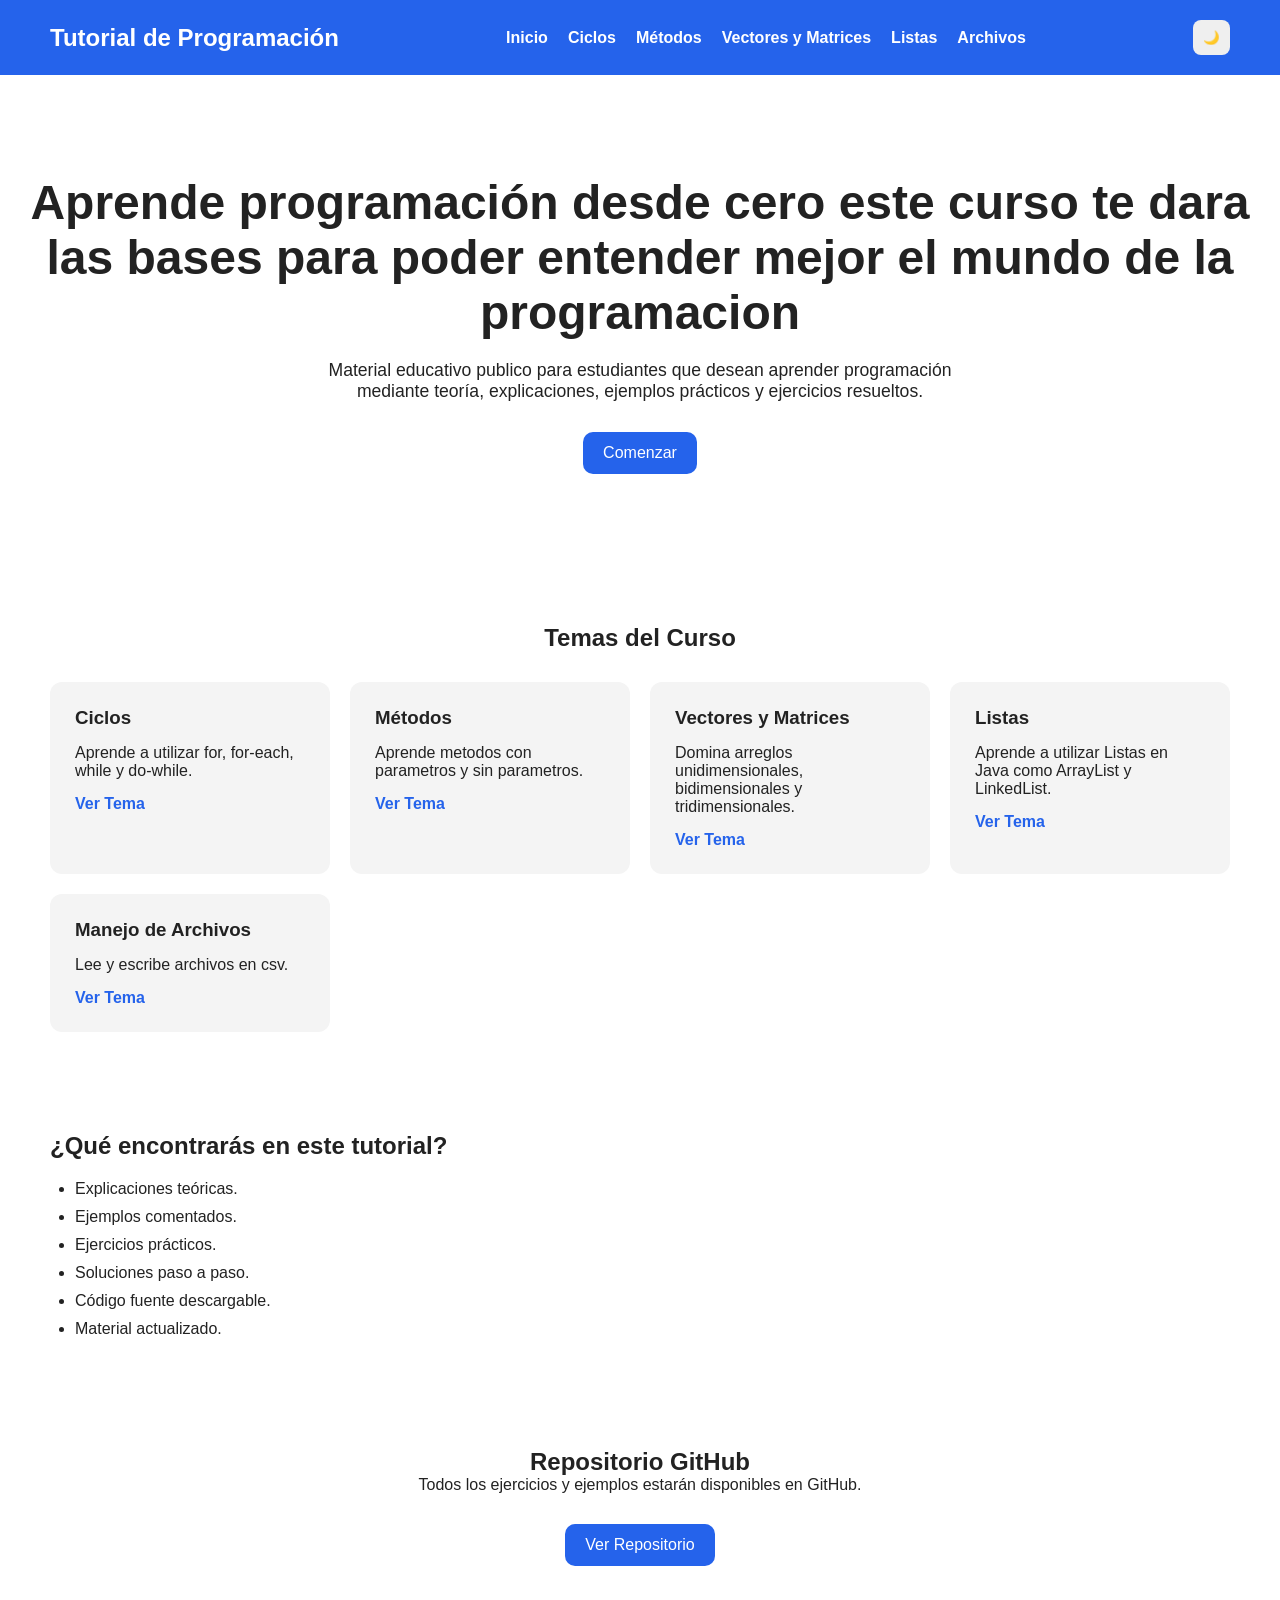
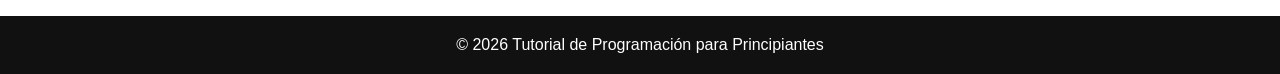
==== index.html @ 2eebce52 "Add files via upload" ====
<!DOCTYPE html>
<html lang="es">
<head>
    <meta charset="UTF-8">
    <meta name="viewport" content="width=device-width, initial-scale=1.0">
    <title>Tutorial de Programación para Principiantes</title>

    <link rel="stylesheet" href="css/style.css">
</head>
<body>

    <!-- ENCABEZADO -->
    <header>
        <div class="logo">
            <h1>Tutorial de Programación</h1>
        </div>

        <nav>
            <ul>
                <li><a href="index.html">Inicio</a></li>
                <li><a href="pages/ciclos.html">Ciclos</a></li>
                <li><a href="pages/metodos.html">Métodos</a></li>
                <li><a href="pages/vectores.html">Vectores y Matrices</a></li>
                <li><a href="pages/listas.html">Listas</a></li>
                <li><a href="pages/archivos.html">Archivos</a></li>
            </ul>
        </nav>

        <button id="darkModeBtn">🌙</button>
    </header>

    <!-- HERO -->
    <section class="hero">
        <h2>Aprende programación desde cero este curso te dara las bases para poder 
            entender mejor el mundo de la programacion</h2>

        <p>
            Material educativo publico para estudiantes que desean
            aprender programación mediante teoría, explicaciones, ejemplos prácticos
            y ejercicios resueltos.
        </p>

        <a href="#temas" class="btn">
            Comenzar
        </a>
    </section>

    <!-- TEMAS -->
    <section id="temas">

        <h2>Temas del Curso</h2>

        <div class="cards">

            <div class="card">
                <h3>Ciclos</h3>
                <p>
                    Aprende a utilizar for, for-each, while y do-while.
                </p>
                <a href="pages/ciclos.html">Ver Tema</a>
            </div>

            <div class="card">
                <h3>Métodos</h3>
                <p>
                    Aprende metodos con parametros y sin parametros.
                </p>
                <a href="pages/metodos.html">Ver Tema</a>
            </div>

            <div class="card">
                <h3>Vectores y Matrices</h3>
                <p>
                    Domina arreglos unidimensionales, bidimensionales y tridimensionales.
                </p>
                <a href="pages/vectores.html">Ver Tema</a>
            </div>

            <div class="card">
                <h3>Listas</h3>
                <p>
                    Aprende a utilizar Listas en Java como ArrayList y LinkedList.
                </p>
                <a href="pages/listas.html">Ver Tema</a>
            </div>

            <div class="card">
                <h3>Manejo de Archivos</h3>
                <p>
                    Lee y escribe archivos en csv.
                </p>
                <a href="pages/archivos.html">Ver Tema</a>
            </div>

        </div>

    </section>

    <!-- ACERCA DEL PROYECTO -->
    <section class="about">

        <h2>¿Qué encontrarás en este tutorial?</h2>

        <ul>
            <li>Explicaciones teóricas.</li>
            <li>Ejemplos comentados.</li>
            <li>Ejercicios prácticos.</li>
            <li>Soluciones paso a paso.</li>
            <li>Código fuente descargable.</li>
            <li>Material actualizado.</li>
        </ul>

    </section>

    <!-- REPOSITORIO -->
    <section class="github">

        <h2>Repositorio GitHub</h2>

        <p>
            Todos los ejercicios y ejemplos estarán disponibles
            en GitHub.
        </p>

        <a href="#" class="btn">
            Ver Repositorio
        </a>

    </section>

    <!-- PIE DE PAGINA -->
    <footer>

        <p>
            © 2026 Tutorial de Programación para Principiantes
        </p>

    </footer>

    <script src="js/main.js"></script>

</body>
</html>
---- css/style.css ----
/* RESET */

*{
    margin:0;
    padding:0;
    box-sizing:border-box;
}

/* VARIABLES */

:root{
    --primary:#2563eb;
    --secondary:#1e40af;

    --bg:#ffffff;
    --text:#222222;

    --card:#f4f4f4;
}

/* MODO OSCURO */

.dark-mode{
    --bg:#121212;
    --text:#f5f5f5;
    --card:#1e1e1e;
}

/* BODY */

body{
    font-family:Arial, Helvetica, sans-serif;

    background:var(--bg);
    color:var(--text);

    transition:0.3s;
}

/* HEADER */

header{
    display:flex;
    justify-content:space-between;
    align-items:center;

    padding:20px 50px;

    background:var(--primary);

    color:white;

    position:sticky;
    top:0;
}

.logo h1{
    font-size:1.5rem;
}

nav ul{
    display:flex;
    list-style:none;
    gap:20px;
}

nav a{
    text-decoration:none;
    color:white;
    font-weight:bold;
}

nav a:hover{
    color:#ddd;
}

#darkModeBtn{
    padding:10px;

    border:none;

    border-radius:8px;

    cursor:pointer;
}

/* HERO */

.hero{
    text-align:center;

    padding:100px 20px;
}

.hero h2{
    font-size:3rem;

    margin-bottom:20px;
}

.hero p{
    max-width:700px;

    margin:auto;

    font-size:1.1rem;
}

.btn{
    display:inline-block;

    margin-top:30px;

    background:var(--primary);

    color:white;

    text-decoration:none;

    padding:12px 20px;

    border-radius:10px;
}

.btn:hover{
    background:var(--secondary);
}

/* BUSCADOR */

.search-section{
    text-align:center;

    padding:40px;
}

#searchInput{
    width:60%;

    max-width:600px;

    padding:12px;

    border:1px solid gray;

    border-radius:10px;
}

/* TEMAS */

#temas{
    padding:50px;
}

#temas h2{
    text-align:center;

    margin-bottom:30px;
}

.cards{
    display:grid;

    grid-template-columns:
    repeat(auto-fit,minmax(250px,1fr));

    gap:20px;
}

.card{
    background:var(--card);

    padding:25px;

    border-radius:12px;

    transition:0.3s;
}

.card:hover{
    transform:translateY(-5px);
}

.card h3{
    margin-bottom:15px;
}

.card p{
    margin-bottom:15px;
}

.card a{
    text-decoration:none;
    color:var(--primary);
    font-weight:bold;
}

/* ABOUT */

.about{
    padding:50px;
}

.about h2{
    margin-bottom:20px;
}

.about ul{
    padding-left:25px;
}

.about li{
    margin-bottom:10px;
}

/* GITHUB */

.github{
    text-align:center;

    padding:50px;
}

/* FOOTER */

footer{
    background:#111;

    color:white;

    text-align:center;

    padding:20px;
}

/* RESPONSIVE */

@media(max-width:768px){

    header{
        flex-direction:column;
        gap:15px;
    }

    nav ul{
        flex-direction:column;
        text-align:center;
    }

    .hero h2{
        font-size:2rem;
    }

    #searchInput{
        width:90%;
    }

}
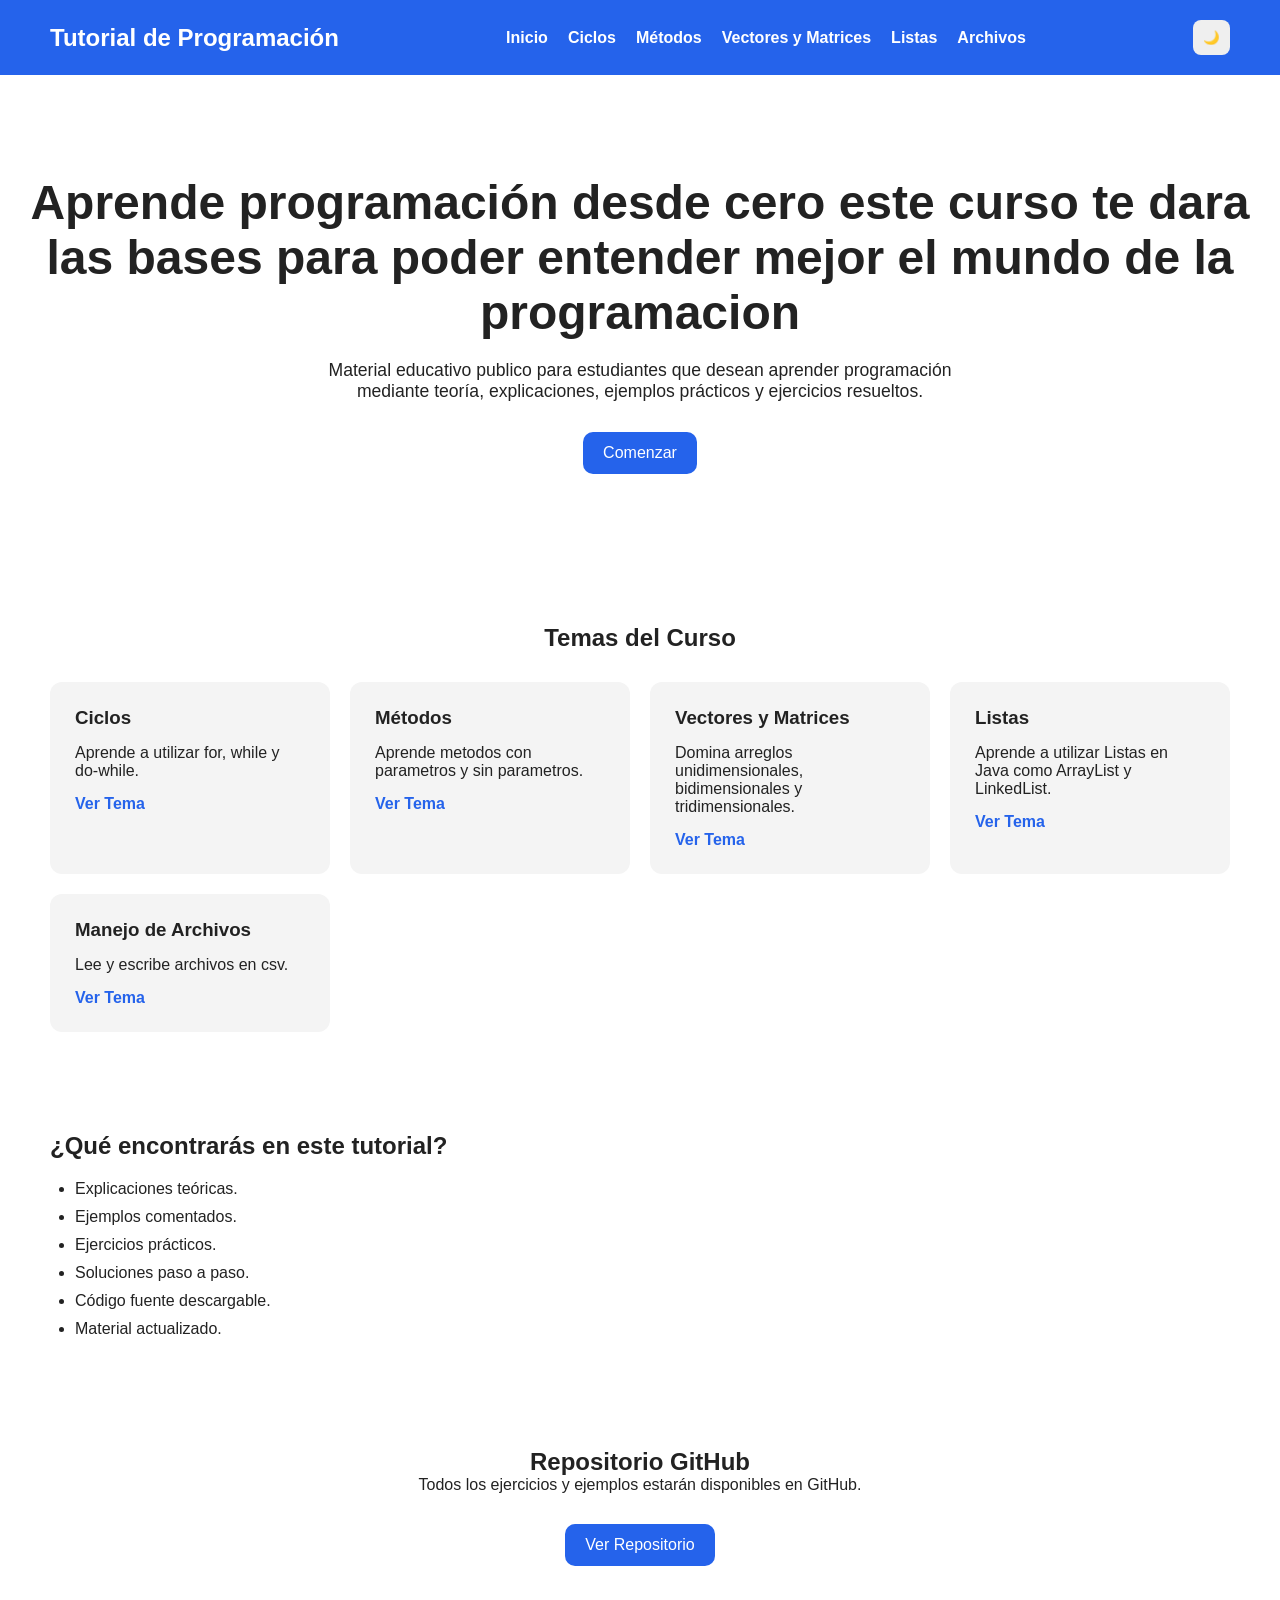
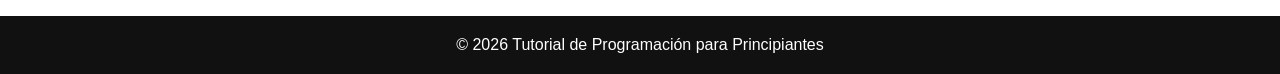
==== commit 446e2587: "Remove 'for-each' from ciclos description" ====
--- a/index.html
+++ b/index.html
@@ -55,7 +55,7 @@
             <div class="card">
                 <h3>Ciclos</h3>
                 <p>
-                    Aprende a utilizar for, for-each, while y do-while.
+                    Aprende a utilizar for, while y do-while.
                 </p>
                 <a href="pages/ciclos.html">Ver Tema</a>
             </div>
@@ -140,4 +140,4 @@
     <script src="js/main.js"></script>
 
 </body>
-</html>+</html>
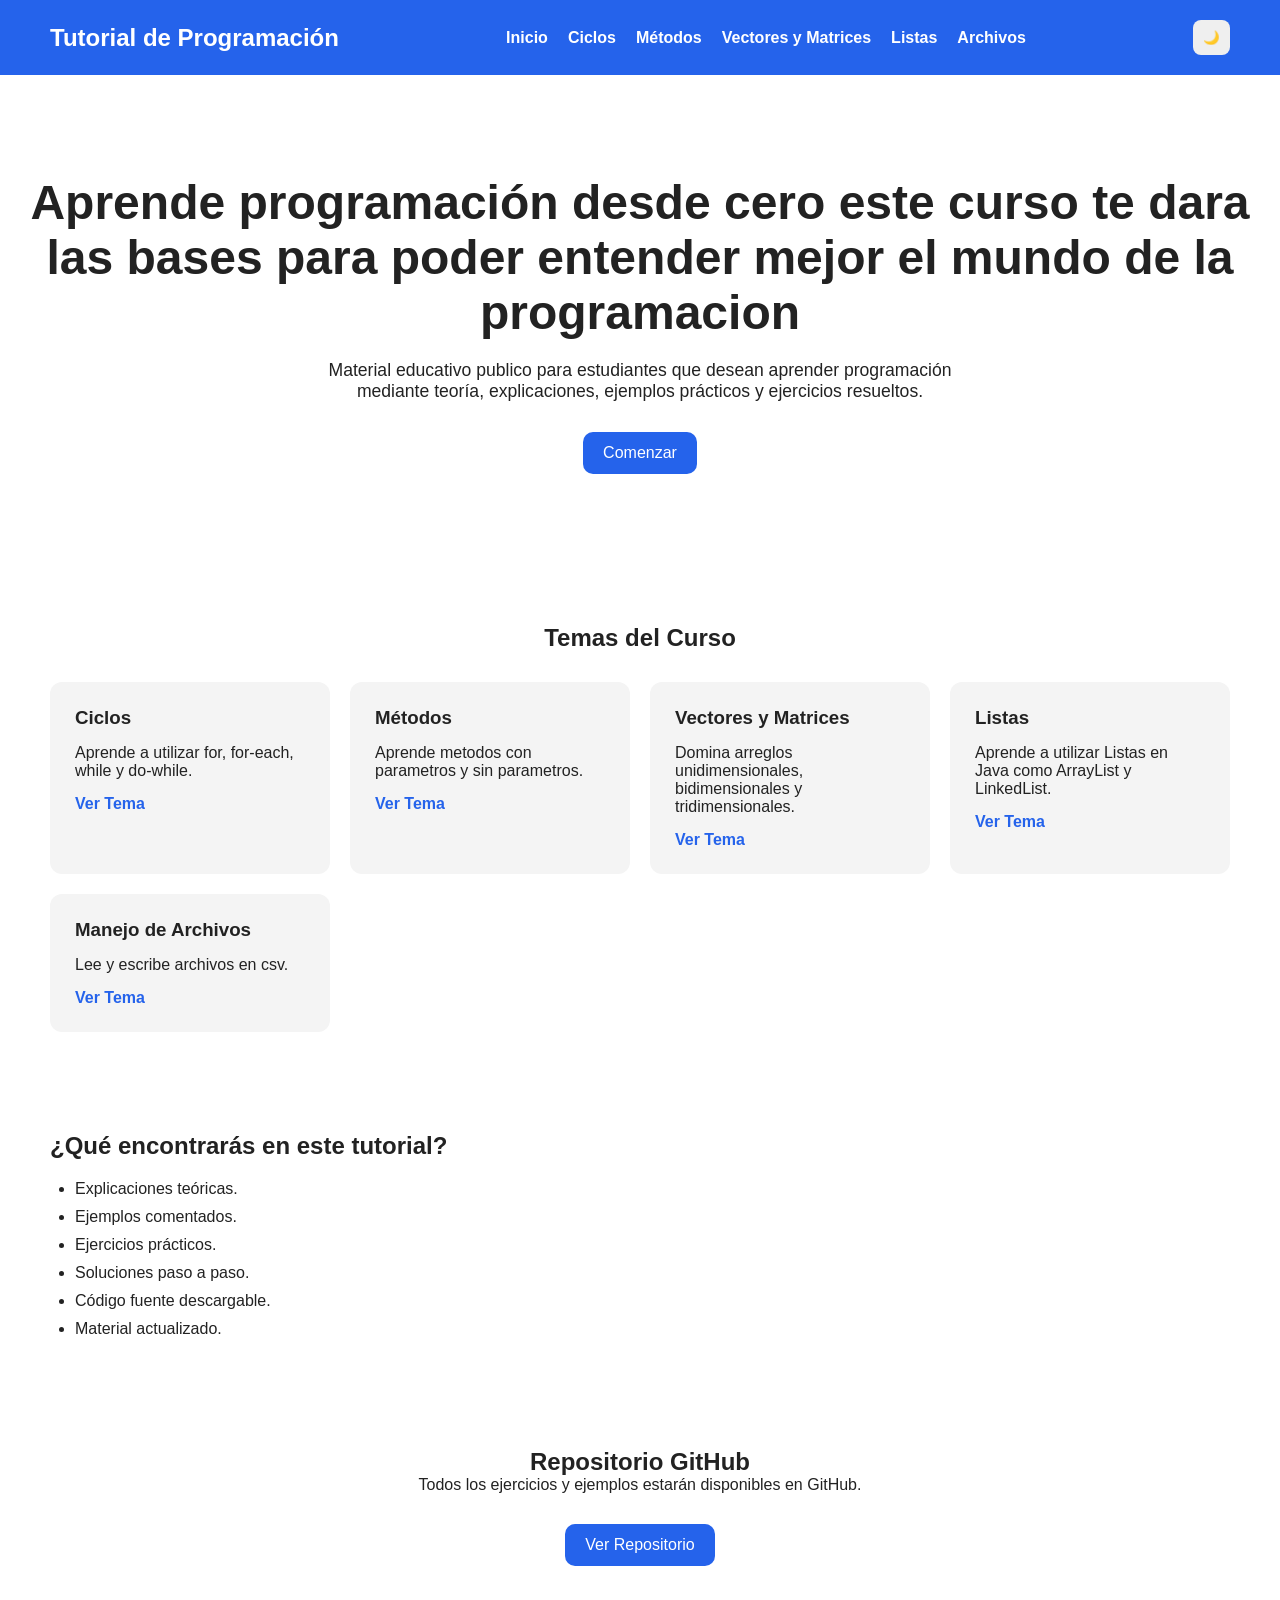
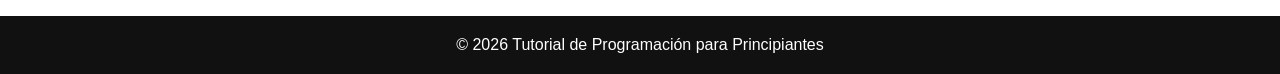
==== commit 9e0faa08: "Update description of ciclos topic" ====
--- a/index.html
+++ b/index.html
@@ -55,7 +55,7 @@
             <div class="card">
                 <h3>Ciclos</h3>
                 <p>
-                    Aprende a utilizar for, while y do-while.
+                    Aprende a utilizar for, for-each, while y do-while.
                 </p>
                 <a href="pages/ciclos.html">Ver Tema</a>
             </div>
